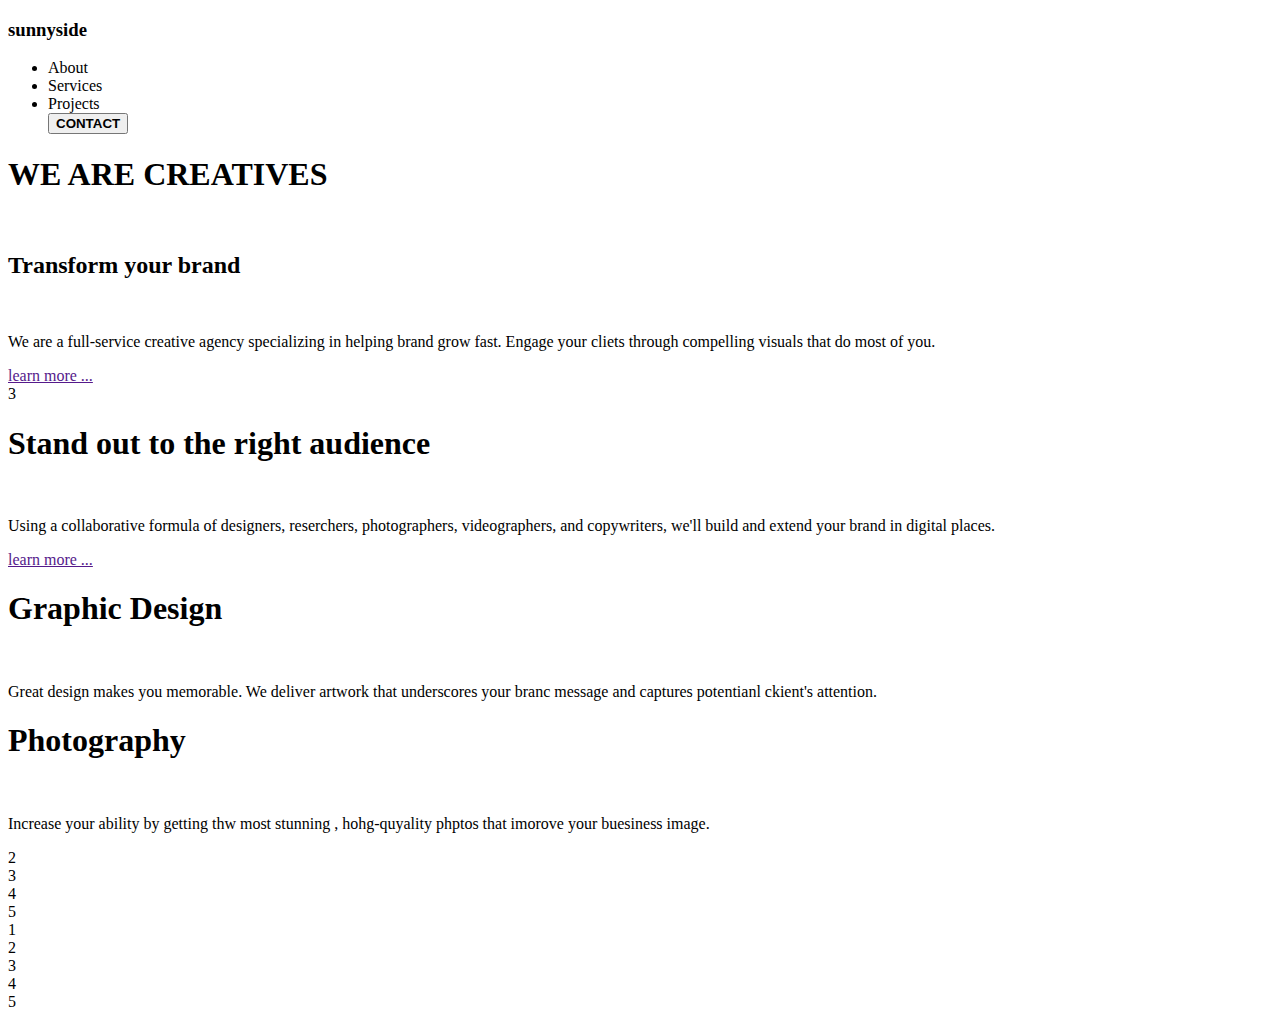
==== html/index.html @ 259f772a "web page created" ====
<!DOCTYPE html>
<html lang="en">
<head>
    <meta charset="UTF-8">
    <meta name="viewport" content="width=device-width, initial-scale=1.0">
    <title>Document</title>
    <link rel="stylesheet" href="/css/style.css">
    <style>
        
    </style>
</head>
<body>
    <div class="bgimg">
        <div class="nav">
            <div class="left">
                <b><h3>sunnyside</h3></b>
            </div>
            <div class="right">
                <ul>
                    <li>About</li>
                    <li>Services</li>
                    <li>Projects</li>
                    <button><b>CONTACT</b></button>
                </ul>
            </div>
            <div class="head">
                <h1>WE ARE CREATIVES</h1>
            </div>
            <div class="hd1">
                <img class="hd1" src="/images/desktop/arrow-removebg-preview.png" alt="">
            </div>
        </div>
        
    </div>



    <div class="parent">
        <div class="child0"><h2 class="hd2">Transform your brand</h2><br>
            <p class="p1">
                We are a full-service creative agency specializing in helping brand grow fast. Engage your cliets through compelling visuals that do most of you.</p>
                <a href="" class="a1">learn more ...</a>
        </div>
        <div class="child1"></div>
        <div class="child2">3</div>
        <div class="child3"><h1 class="hd3">Stand out to the right audience</h1><br><p class="p2">Using a collaborative formula of designers, reserchers, photographers, videographers, and copywriters, we'll build and extend your brand in digital places.</p><a href="" class="a2">learn more ...</a></div>
        <div class="child4"><h1 class="hd4">Graphic Design</h1><br><p class="p3">
            Great design makes you memorable. We deliver artwork that underscores your branc message and captures potentianl ckient's attention.
        </p></div>
        <div class="child5"><h1 class="hd5">Photography</h1><br><p class="p4">Increase your ability by getting thw most stunning , hohg-quyality phptos that imorove your buesiness image.</p></div>
        <div class="child">2</div>
        <div class="child">3</div>
        <div class="child">4</div>
        <div class="child">5</div>
        <div class="child">1</div>
        <div class="child">2</div>
        <div class="child">3</div>
        <div class="child">4</div>
        <div class="child">5</div>
    </div>
    
</body>
</html>
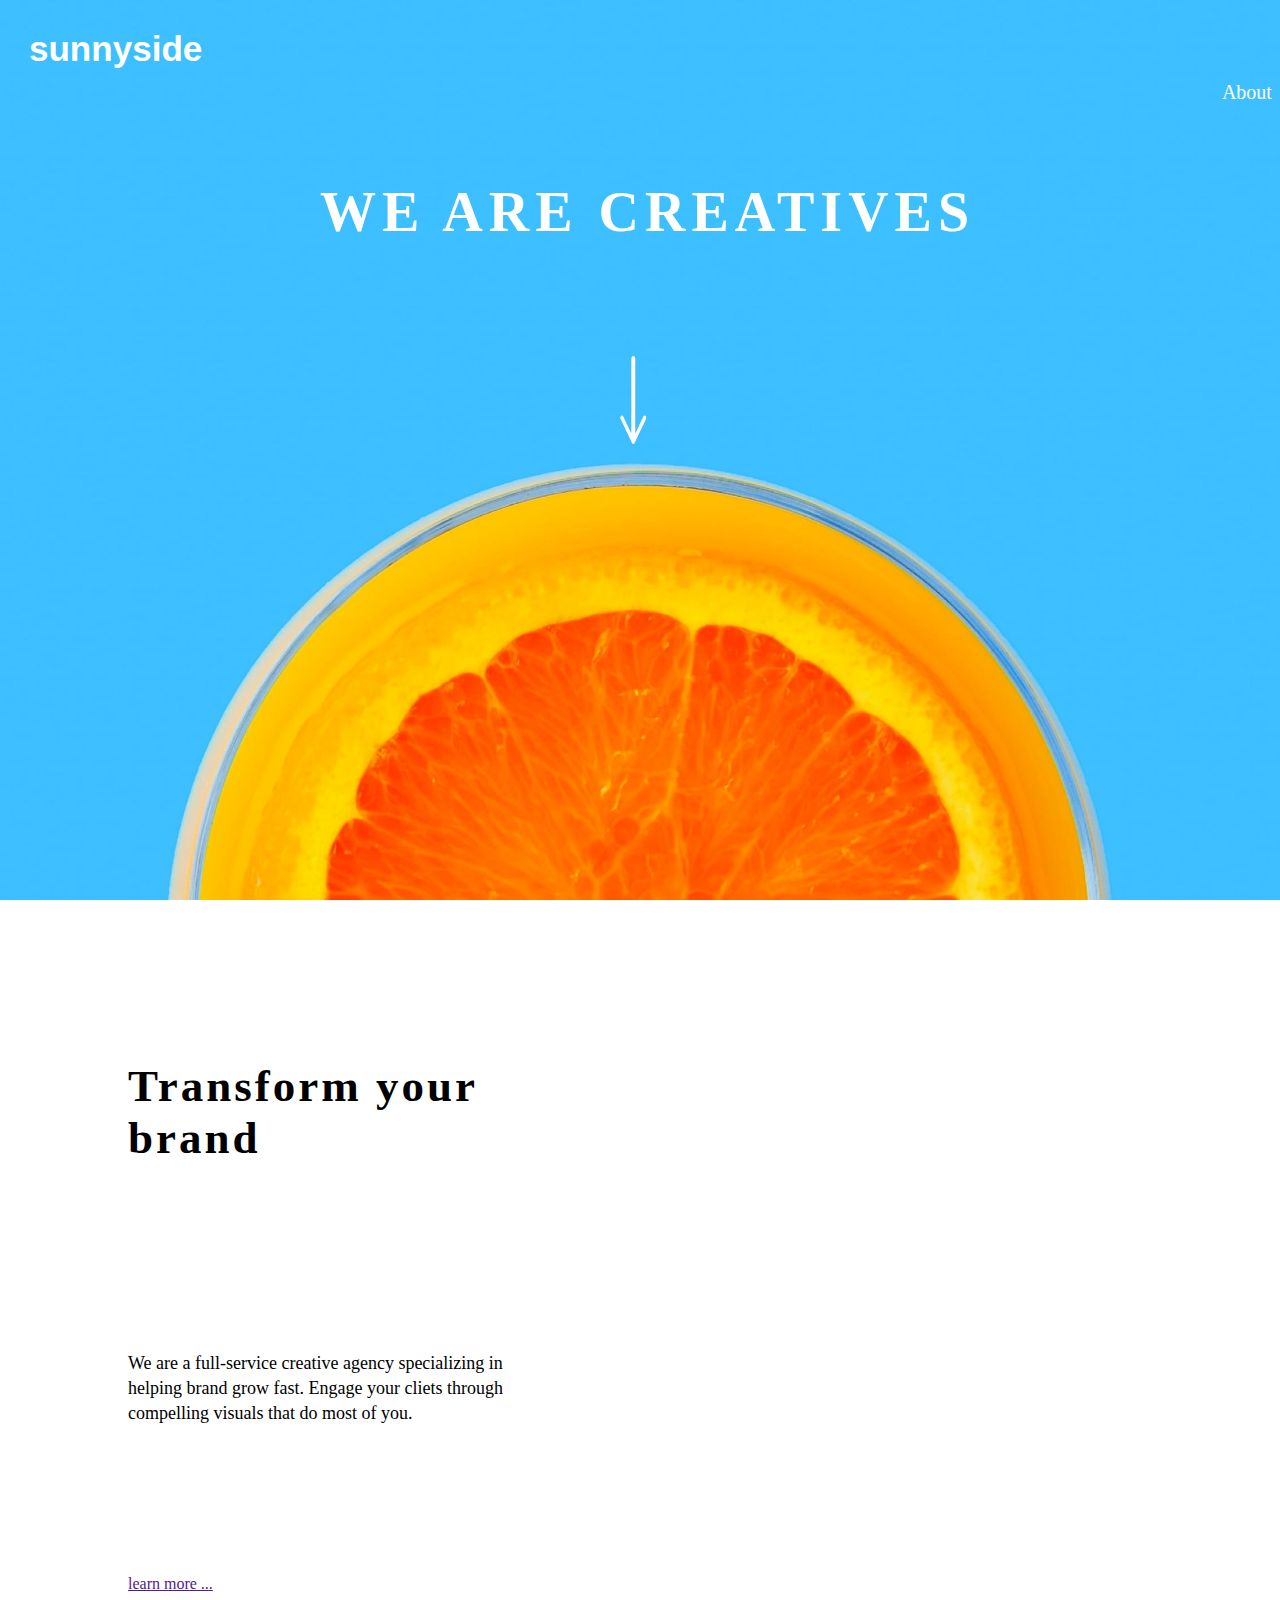
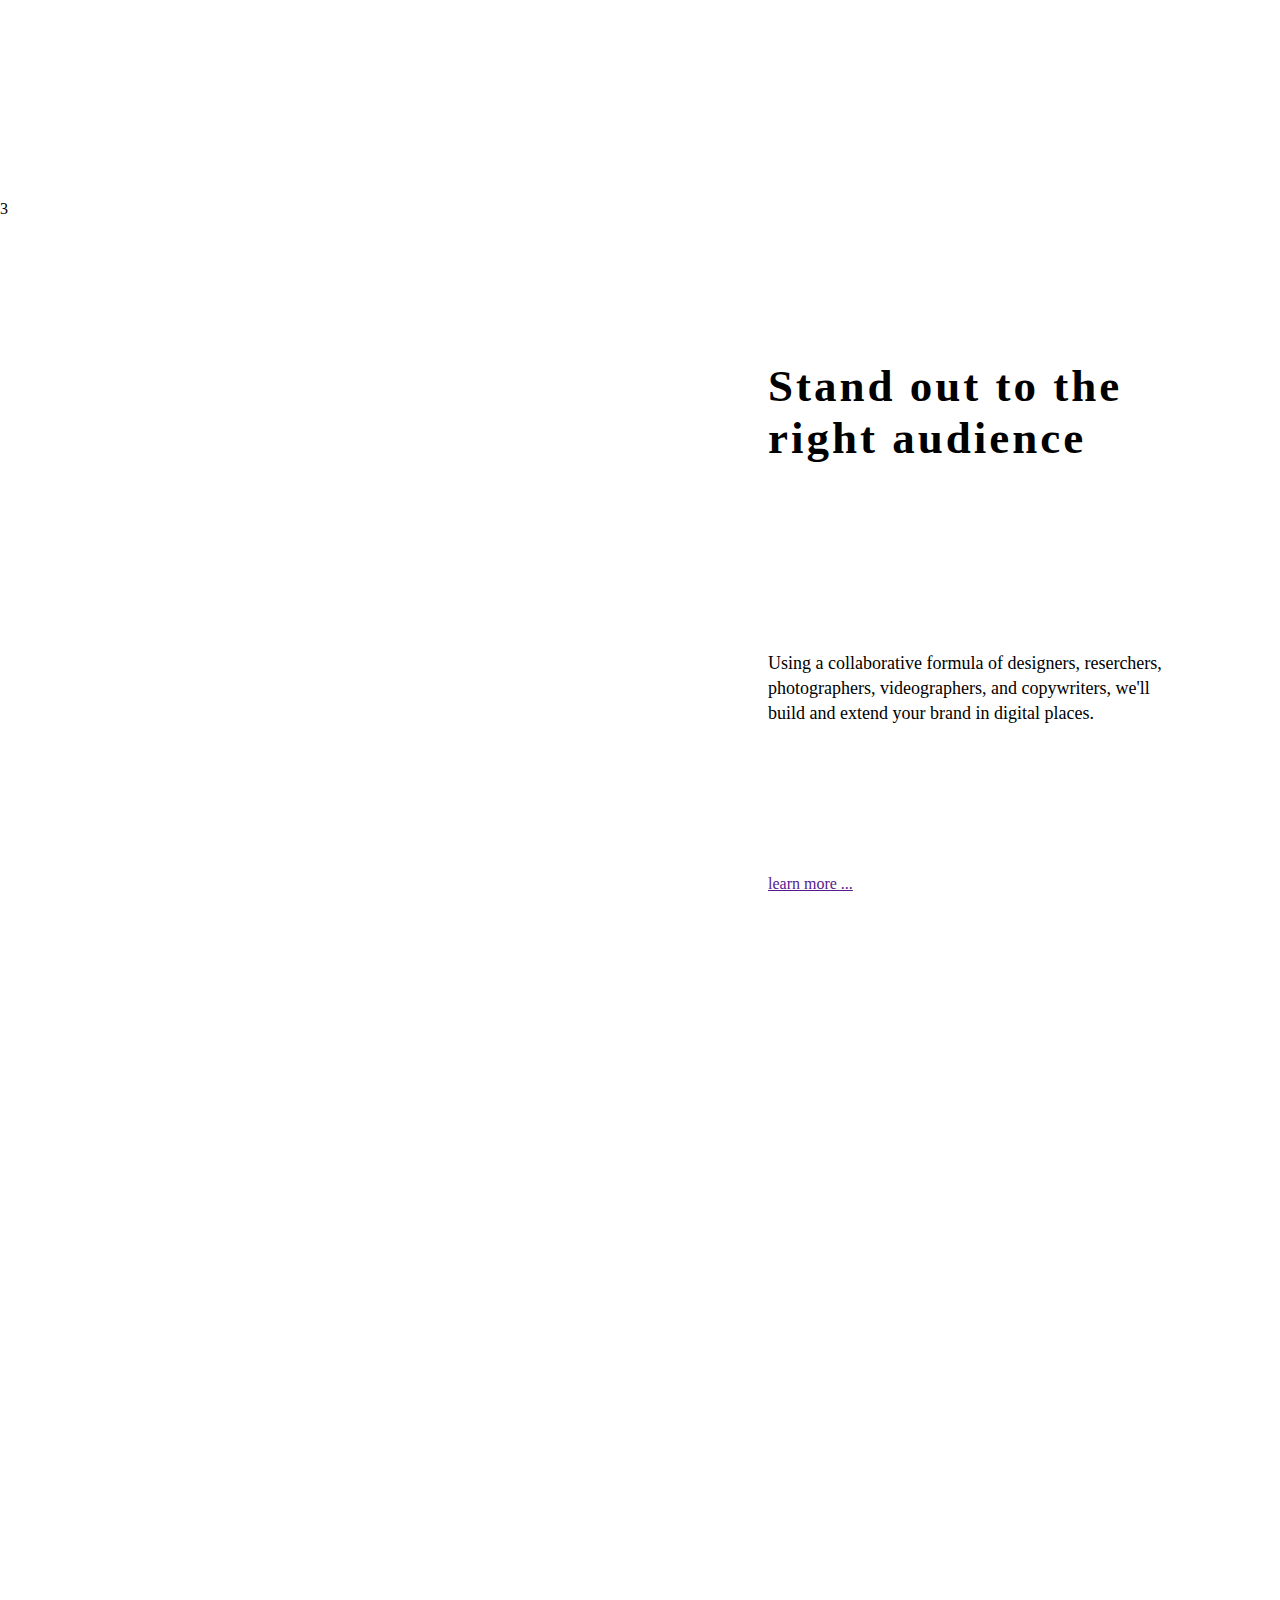
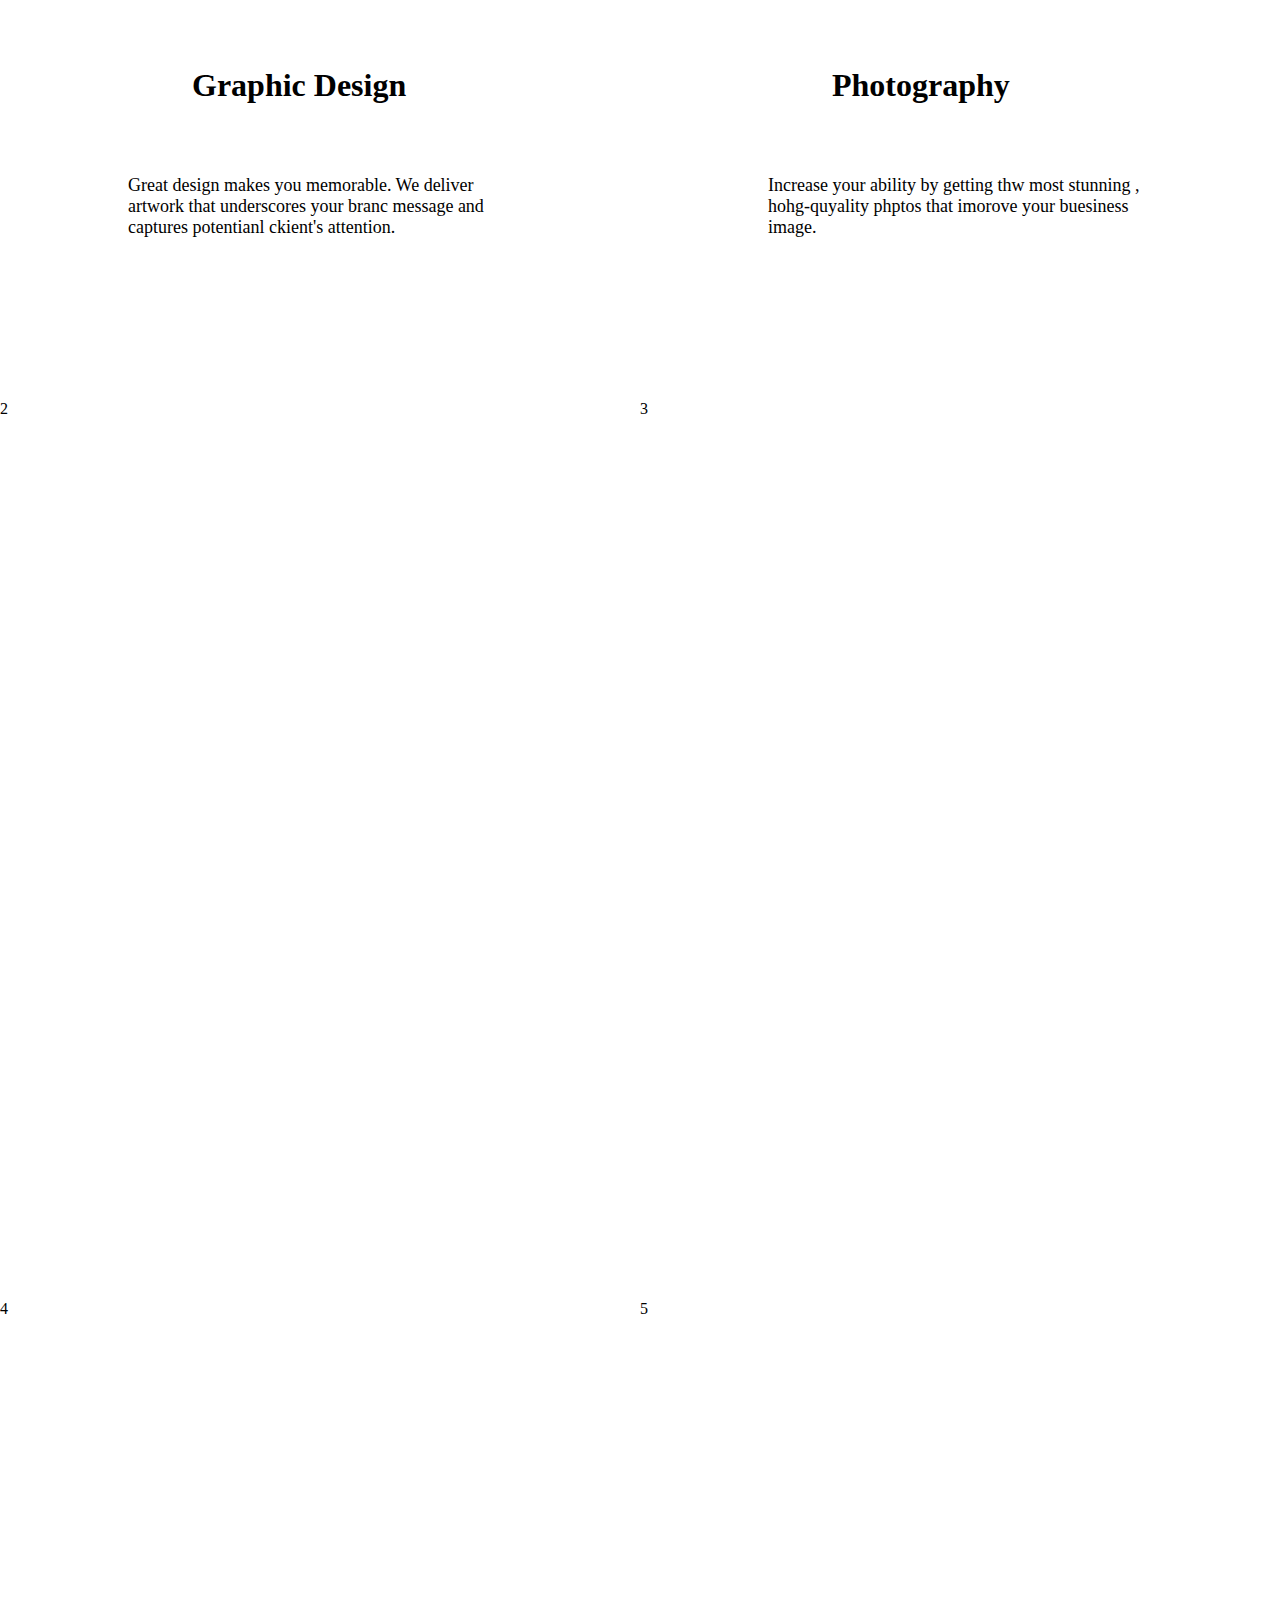
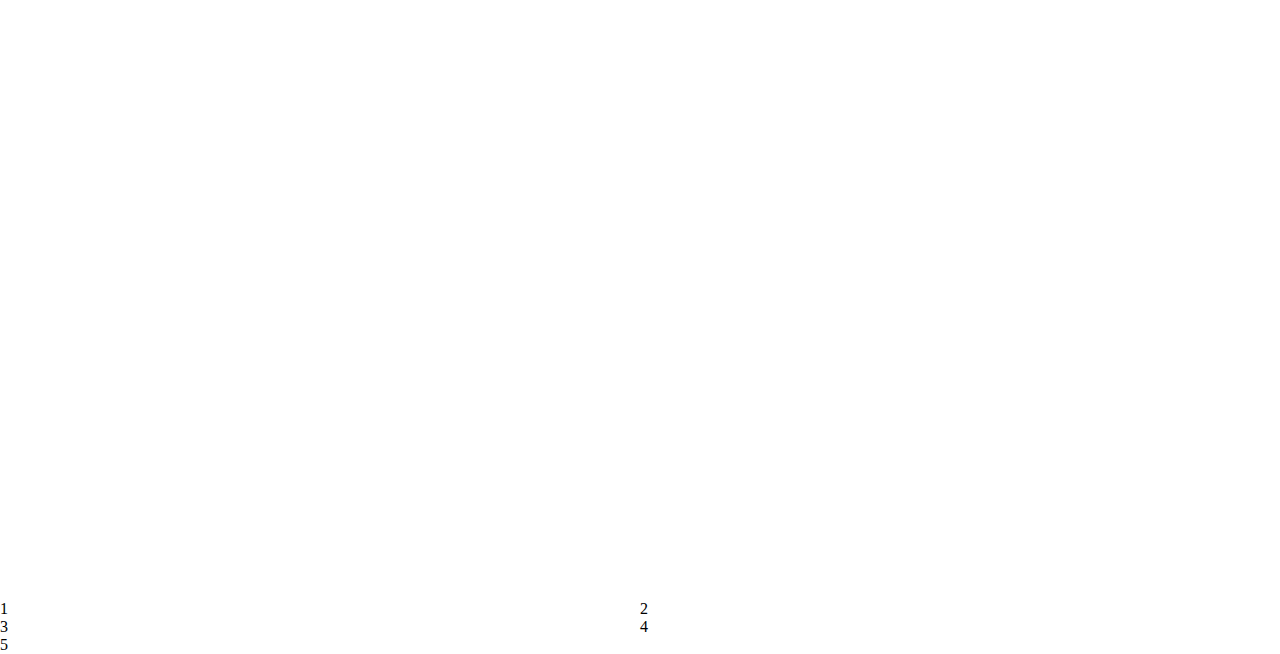
==== commit 75d61b1f: "updated" ====
--- a/html/index.html
+++ b/html/index.html
@@ -4,7 +4,7 @@
     <meta charset="UTF-8">
     <meta name="viewport" content="width=device-width, initial-scale=1.0">
     <title>Document</title>
-    <link rel="stylesheet" href="/css/style.css">
+    <link rel="stylesheet" href="/html/css/style.css">
     <style>
         
     </style>
@@ -20,14 +20,14 @@
                     <li>About</li>
                     <li>Services</li>
                     <li>Projects</li>
-                    <button><b>CONTACT</b></button>
+                    <li>Contact</li>
                 </ul>
             </div>
             <div class="head">
                 <h1>WE ARE CREATIVES</h1>
             </div>
             <div class="hd1">
-                <img class="hd1" src="/images/desktop/arrow-removebg-preview.png" alt="">
+                <img class="hd1" src="/html/images/desktop/arrow-removebg-preview.png" alt="">
             </div>
         </div>
         
--- a/html/css/style.css
+++ b/html/css/style.css
@@ -0,0 +1,197 @@
+*{
+    margin: 0;
+    padding: 0%;
+}
+/* bg image */
+.bgimg{
+    background-image: url('/html/images/desktop/image-header.jpg');
+    background-position: center;
+    background-size: cover;
+    height: 100vh;
+    display: flex;
+}
+/* nav */
+.left{
+    font-size: 30px;
+    font-family: 'Gill Sans', 'Gill Sans MT', Calibri, 'Trebuchet MS', sans-serif;
+    padding: 5%;
+}
+.nav{
+    color: white;
+    display: flex;
+    background-image: none;
+    background-attachment: fixed;
+    justify-content: space-between;
+}
+ul {
+    padding: 20%;
+    display: flex;
+    font-size: 20px;
+    justify-content: space-between;
+    margin-left: 220%;
+  }
+  button{
+    background-color: white;
+    font-weight: bolder;
+    border: 0px;
+    padding: 17px 30px;
+    border-radius: 40px;
+  }
+  li {
+    list-style: none;
+    margin: 0 20px;
+  }
+  /* heading */
+  .head{
+    position: absolute;
+    top: 20%;
+    left: 25%;
+    letter-spacing: 6px;
+    font-size: 28px;
+  }
+  .hd1{
+    position: absolute;
+    top: 35%;
+    left: 48%;
+    height: 100px;
+  }
+.parent{
+    padding: 0%;
+    background-color: white;
+    display: grid;
+    grid-template-columns: repeat(2,1fr);
+    grid-template-rows: repeat(5,1fr) ;
+    /* grid-gap: 10px; */
+    
+}
+.child0{
+  background-color: white;
+  position: relative;
+  width: 100%;
+  height: 100%;
+  display: flex;
+  
+  align-items: center;
+}
+.hd2{
+  position: absolute;
+  font-weight: bolder;
+  top: 0%;
+  padding: 25% 20% 10% 20%;
+  font-size: 45px;
+  letter-spacing: 3px;
+}
+.p1{
+  position: absolute;
+  display: flex;
+  padding:32% 18% 20% 20%;
+  font-size: 18px;
+  line-height: 25px;
+}
+.a1{
+  position: absolute;
+  display: flex;
+  top: 75%;
+  left: 20%;
+}
+.child1{
+  background-image: url("/images/desktop/image-transform.jpg");
+  height: 100vh;
+  background-position: center;
+  background-size: cover;
+}
+/* 2nd */
+.child3{
+  background-color: white;
+  position: relative;
+  width: 100%;
+  height: 100%;
+  display: flex;
+  
+  align-items: center;
+}
+.hd3{
+  position: absolute;
+  font-weight: bolder;
+  top: 0%;
+  padding: 25% 20% 10% 20%;
+  font-size: 45px;
+  letter-spacing: 3px;
+}
+.p2{
+  position: absolute;
+  display: flex;
+  padding:32% 18% 20% 20%;
+  font-size: 18px;
+  line-height: 25px;
+}
+.a2{
+  position: absolute;
+  display: flex;
+  top: 75%;
+  left: 20%;
+}
+.child2{
+  background-image: url("/images/desktop/image-stand-out.jpg");
+  height: 100vh;
+  background-position: center;
+  background-size: cover;
+}
+.child4{
+  background-image: url("/images/desktop/image-graphic-design.jpg");
+  height: 100vh;
+  background-position: center;
+  position: relative;
+  background-size: cover;
+}
+.hd4{
+  position: absolute;
+  display: flex;
+  top: 63%;
+  left: 30%;
+}
+.p3{
+    position: absolute;
+    display: flex;
+    top: 75%;
+    
+    padding:0% 20% 20% 20%;
+    font-size: 18px;
+    /* line-height: 25px; */
+  
+}
+.child5{
+  background-image: url("/images/desktop/image-photography.jpg");
+  height: 100vh;
+  position: relative;
+  background-position: center;
+  background-size: cover;
+}
+.hd5{
+  position: absolute;
+  display: flex;
+  top: 63%;
+  left: 30%;
+}
+.p4{
+    position: absolute;
+    display: flex;
+    top: 75%;
+    
+    padding:0% 20% 20% 20%;
+    font-size: 18px;
+    /* line-height: 25px; */
+  
+}
+/* 
+.child
+{
+border:1px solid black;
+background-color: yellow;
+width: 100%;
+height: 100%;
+display: flex;
+justify-content: center;
+align-items: center;
+
+} */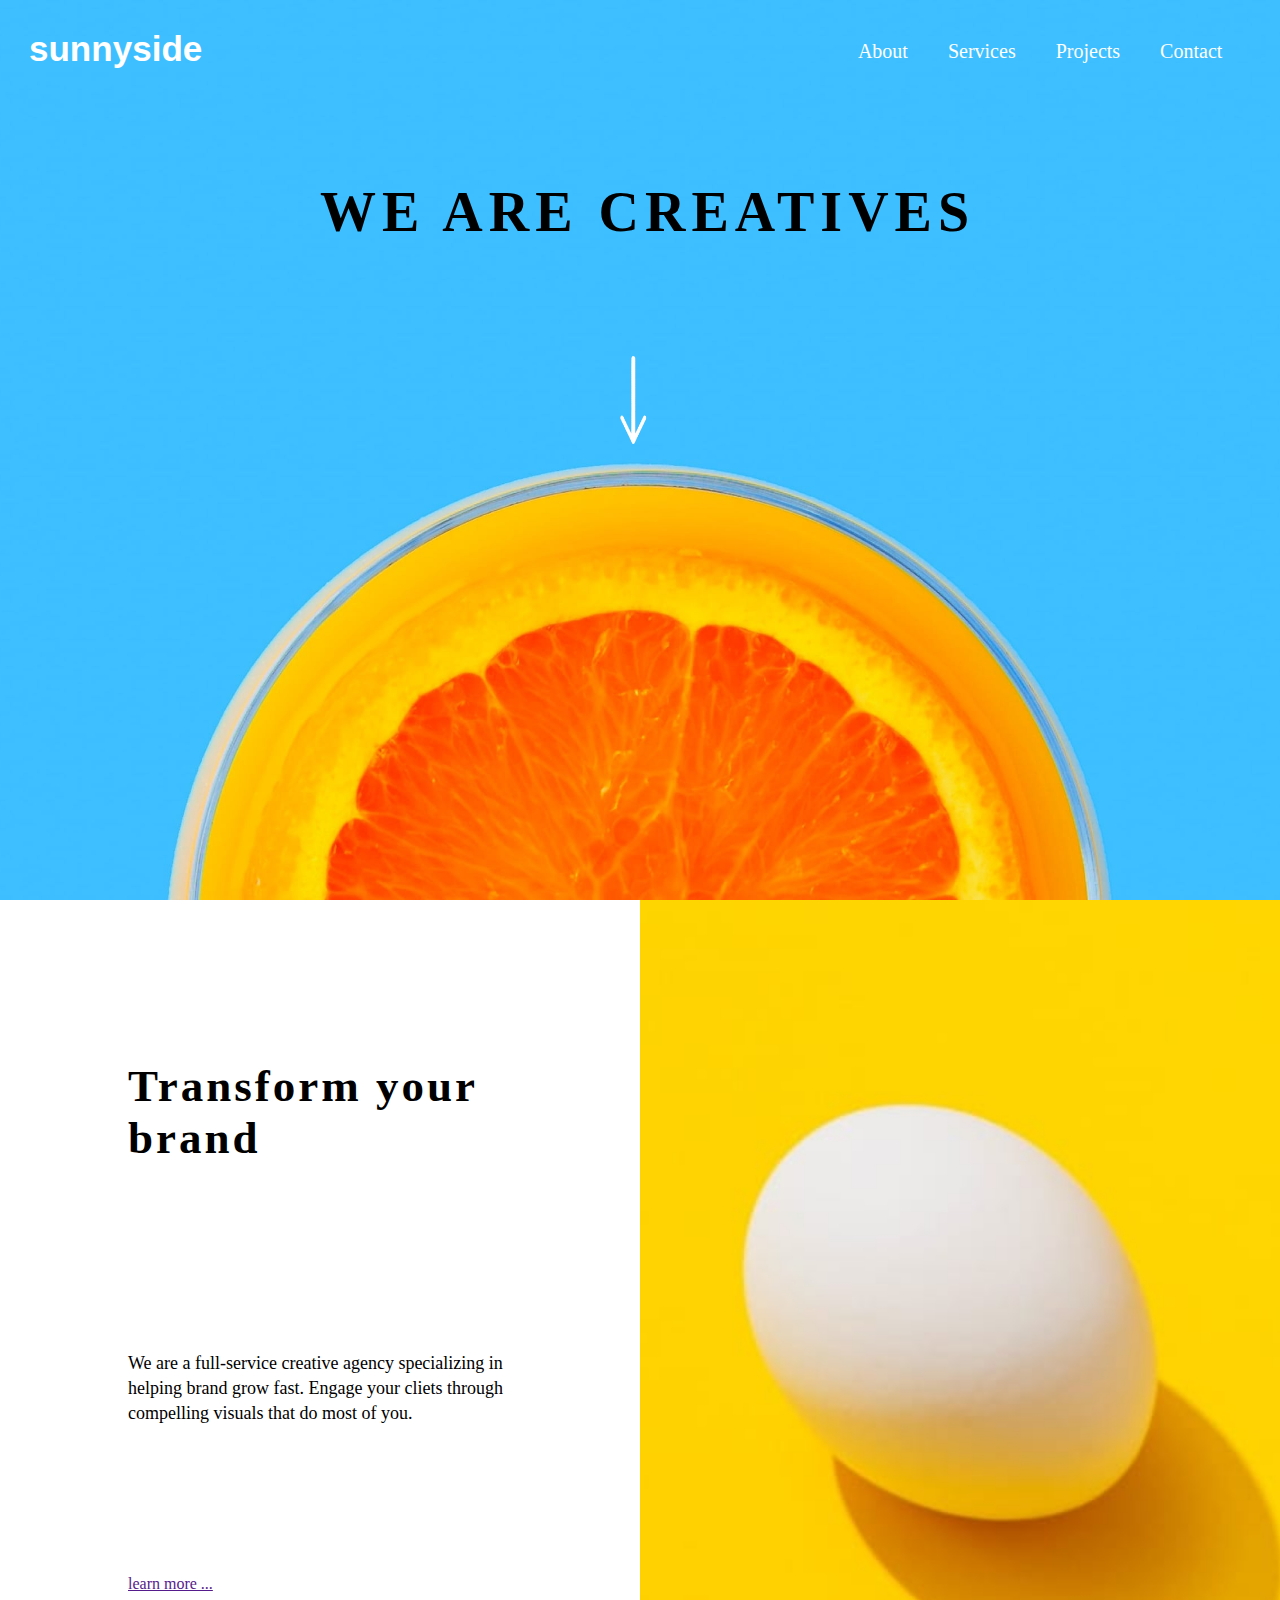
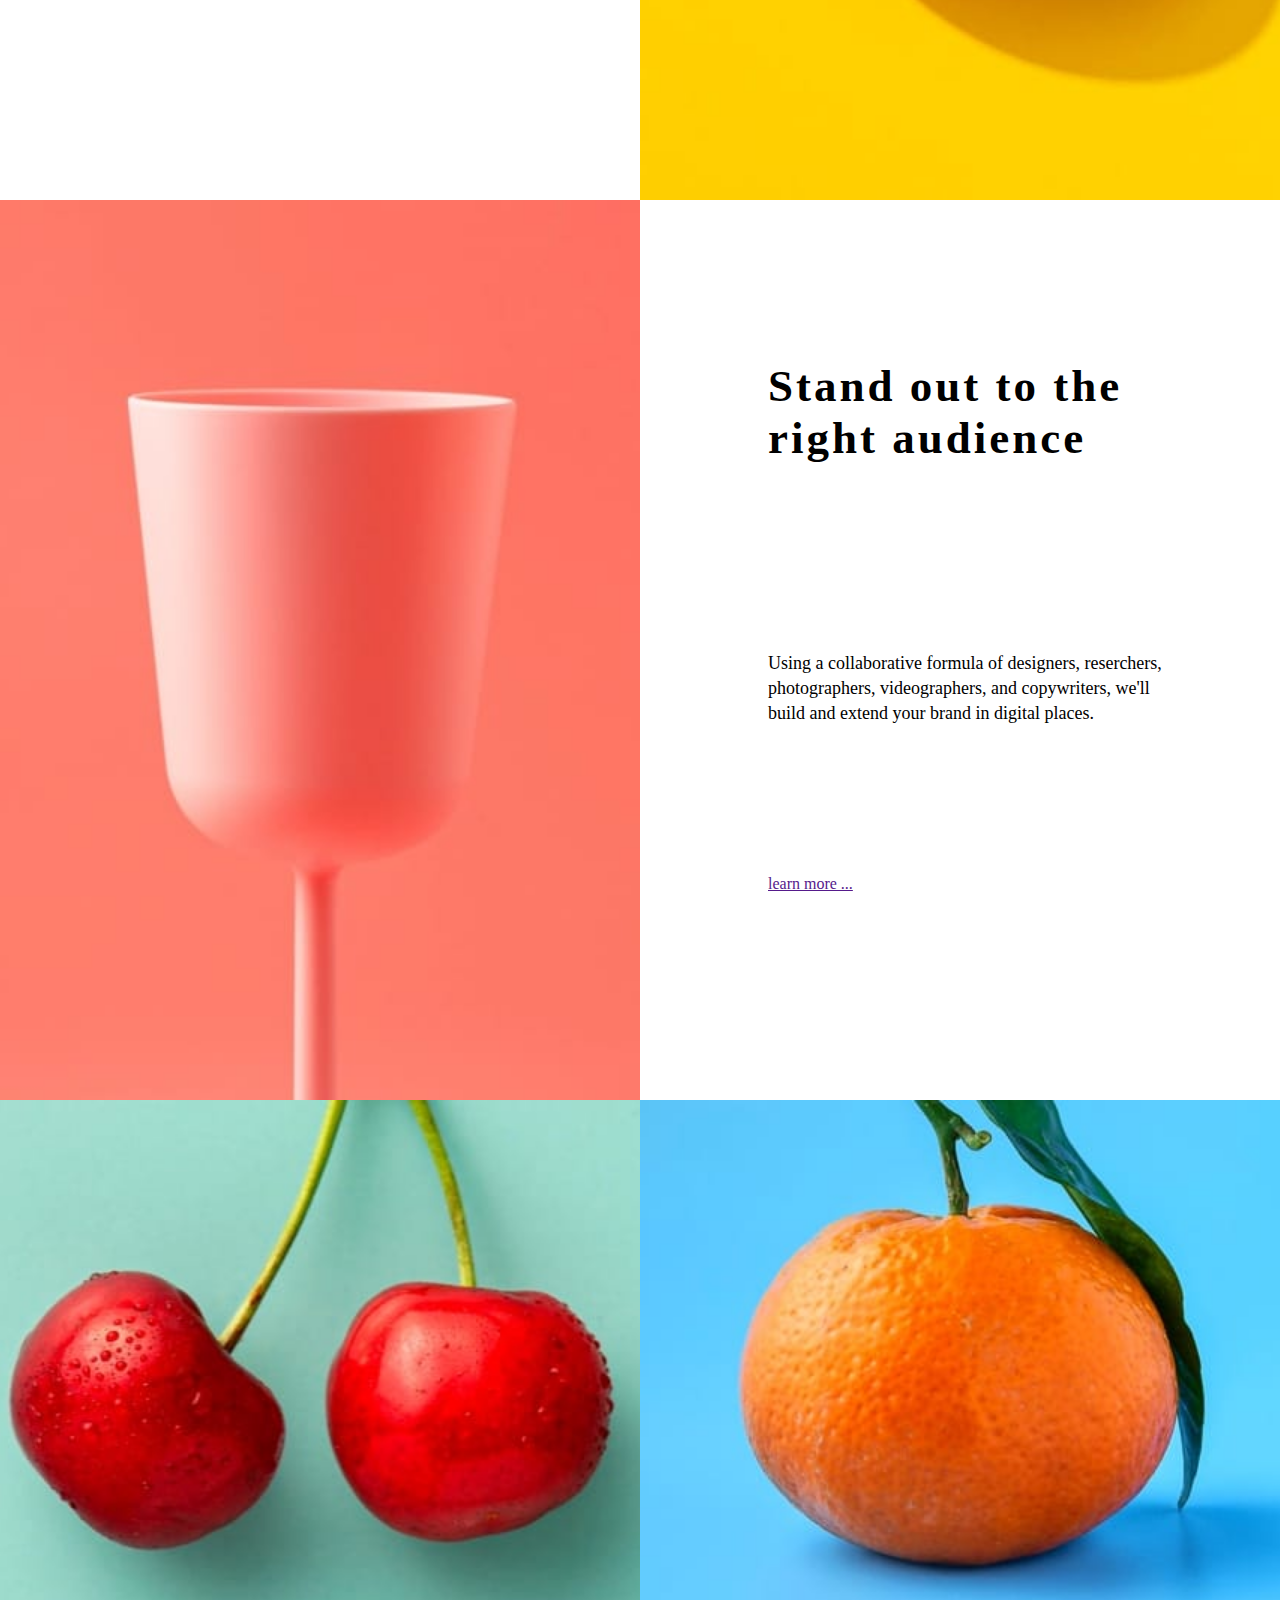
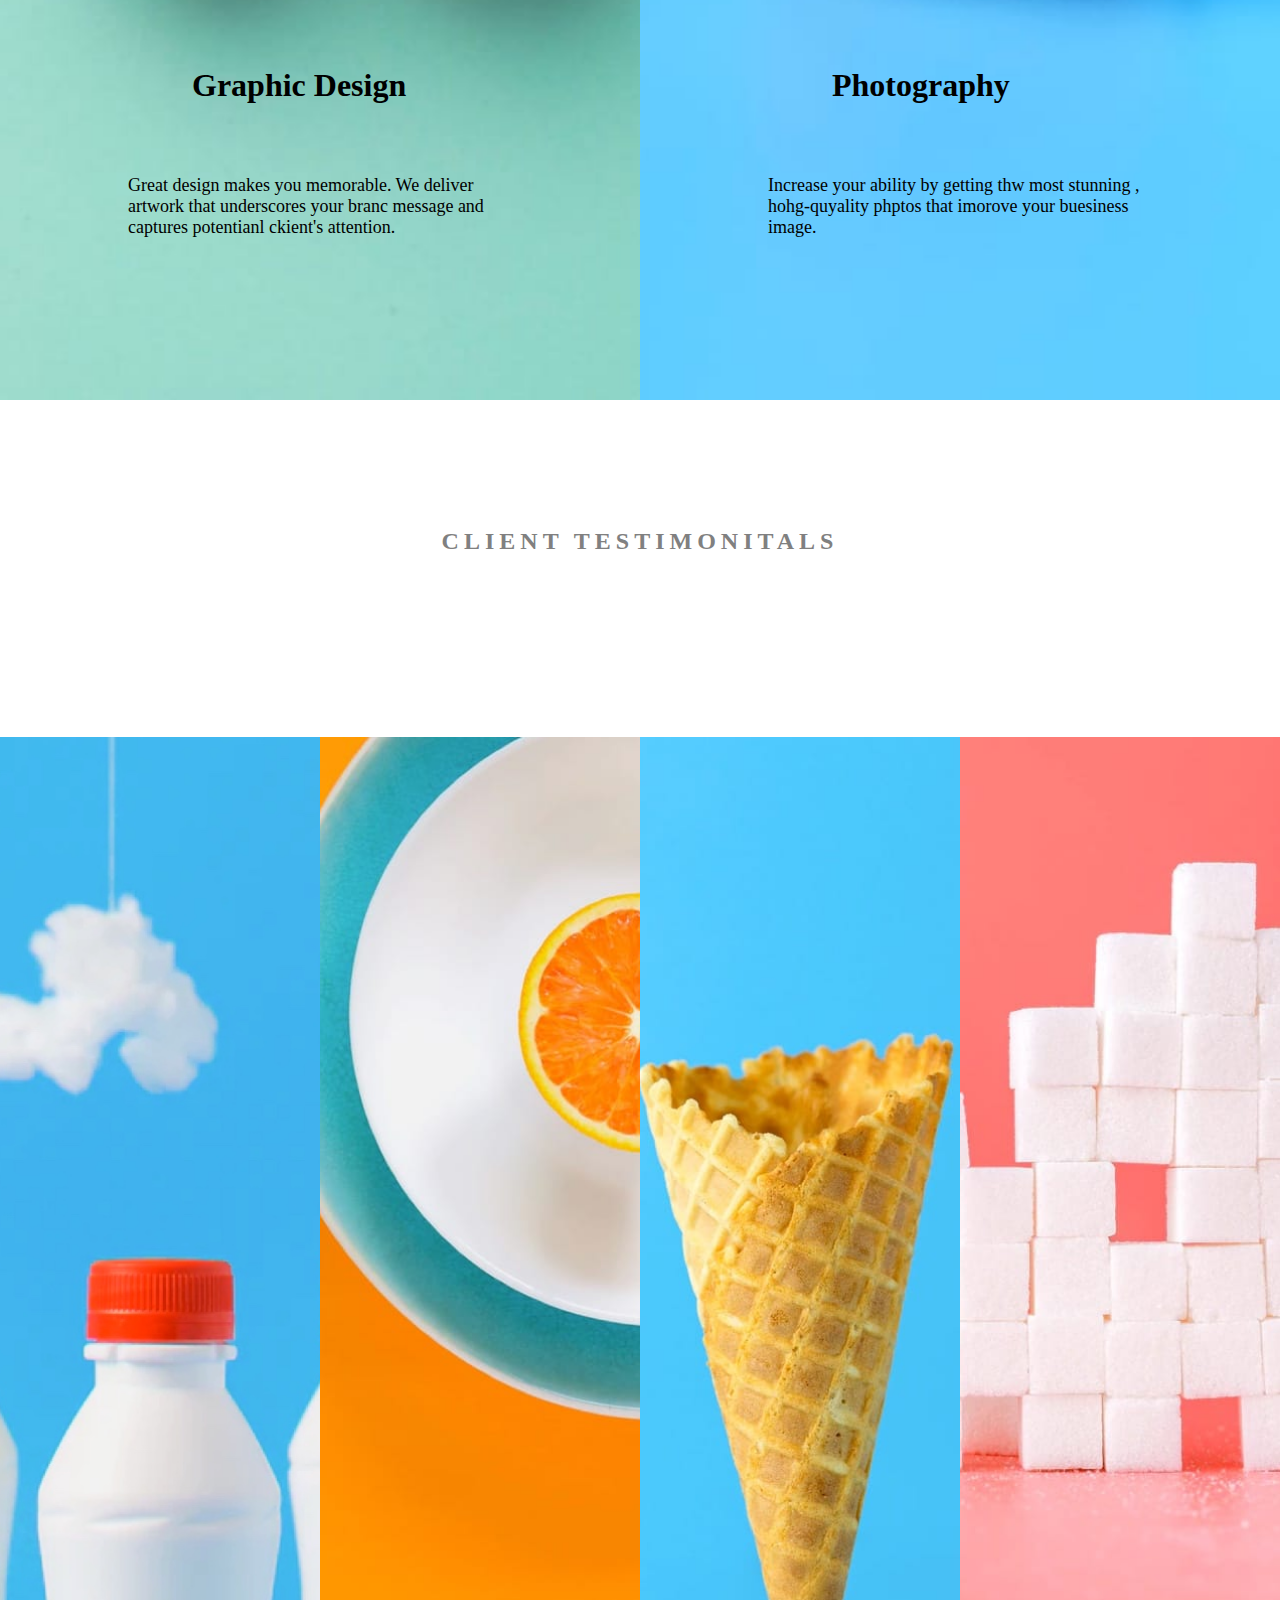
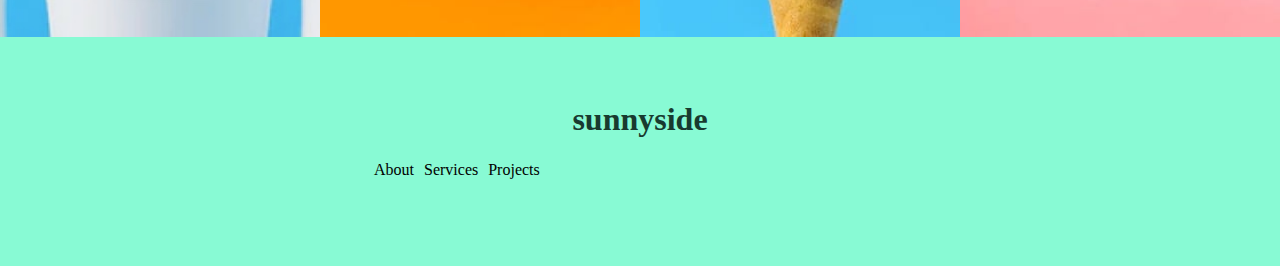
==== commit 18afa83d: "updated" ====
--- a/html/index.html
+++ b/html/index.html
@@ -16,20 +16,20 @@
                 <b><h3>sunnyside</h3></b>
             </div>
             <div class="right">
-                <ul>
-                    <li>About</li>
-                    <li>Services</li>
-                    <li>Projects</li>
-                    <li>Contact</li>
+                <ul class="nul">
+                    <li class="nli">About</li>
+                    <li class="nli">Services</li>
+                    <li class="nli">Projects</li>
+                    <li class="nli">Contact</li>
                 </ul>
             </div>
+        </div>
             <div class="head">
                 <h1>WE ARE CREATIVES</h1>
             </div>
             <div class="hd1">
                 <img class="hd1" src="/html/images/desktop/arrow-removebg-preview.png" alt="">
             </div>
-        </div>
         
     </div>
 
@@ -42,22 +42,36 @@
                 <a href="" class="a1">learn more ...</a>
         </div>
         <div class="child1"></div>
-        <div class="child2">3</div>
+        <div class="child2"></div>
         <div class="child3"><h1 class="hd3">Stand out to the right audience</h1><br><p class="p2">Using a collaborative formula of designers, reserchers, photographers, videographers, and copywriters, we'll build and extend your brand in digital places.</p><a href="" class="a2">learn more ...</a></div>
         <div class="child4"><h1 class="hd4">Graphic Design</h1><br><p class="p3">
             Great design makes you memorable. We deliver artwork that underscores your branc message and captures potentianl ckient's attention.
         </p></div>
         <div class="child5"><h1 class="hd5">Photography</h1><br><p class="p4">Increase your ability by getting thw most stunning , hohg-quyality phptos that imorove your buesiness image.</p></div>
-        <div class="child">2</div>
-        <div class="child">3</div>
-        <div class="child">4</div>
-        <div class="child">5</div>
-        <div class="child">1</div>
-        <div class="child">2</div>
-        <div class="child">3</div>
-        <div class="child">4</div>
-        <div class="child">5</div>
+        
     </div>
+    <div class="client">
+        <h2 class="chd">CLIENT TESTIMONITALS</h2>
+        <ul>
+            <li class="c1"></li>
+            <li class="c2"></li>
+            <li class="c3"></li>
+        </ul>
+    </div>
+    <div class="foot">
+       <div class="f1"></div>
+       <div class="f2"></div>
+       <div class="f3"></div>
+       <div class="f4"></div>
+    </div>
+    <footer>
+        <h1 class="fhd">sunnyside</h1>
+        <ul class="ful">
+            <li class="fli">About</li>
+            <li class="fli">Services</li>
+            <li class="fli">Projects</li>
+        </ul>
+    </footer>
     
 </body>
 </html>--- a/html/css/style.css
+++ b/html/css/style.css
@@ -19,25 +19,17 @@
 .nav{
     color: white;
     display: flex;
-    background-image: none;
-    background-attachment: fixed;
     justify-content: space-between;
 }
-ul {
-    padding: 20%;
+.nul {
+    margin-top: 10%;
     display: flex;
     font-size: 20px;
     justify-content: space-between;
-    margin-left: 220%;
-  }
-  button{
-    background-color: white;
-    font-weight: bolder;
-    border: 0px;
-    padding: 17px 30px;
-    border-radius: 40px;
-  }
-  li {
+    margin-left: 150%;
+  }
+  
+  .nli {
     list-style: none;
     margin: 0 20px;
   }
@@ -56,12 +48,10 @@
     height: 100px;
   }
 .parent{
-    padding: 0%;
-    background-color: white;
     display: grid;
     grid-template-columns: repeat(2,1fr);
-    grid-template-rows: repeat(5,1fr) ;
-    /* grid-gap: 10px; */
+    /* grid-template-rows: repeat(2,1fr) ; */
+    
     
 }
 .child0{
@@ -95,7 +85,7 @@
   left: 20%;
 }
 .child1{
-  background-image: url("/images/desktop/image-transform.jpg");
+  background-image: url("/html/images/desktop/image-transform.jpg");
   height: 100vh;
   background-position: center;
   background-size: cover;
@@ -114,6 +104,7 @@
   position: absolute;
   font-weight: bolder;
   top: 0%;
+  
   padding: 25% 20% 10% 20%;
   font-size: 45px;
   letter-spacing: 3px;
@@ -132,13 +123,13 @@
   left: 20%;
 }
 .child2{
-  background-image: url("/images/desktop/image-stand-out.jpg");
+  background-image: url("/html/images/desktop/image-stand-out.jpg");
   height: 100vh;
   background-position: center;
   background-size: cover;
 }
 .child4{
-  background-image: url("/images/desktop/image-graphic-design.jpg");
+  background-image: url("/html/images/desktop/image-graphic-design.jpg");
   height: 100vh;
   background-position: center;
   position: relative;
@@ -155,13 +146,13 @@
     display: flex;
     top: 75%;
     
-    padding:0% 20% 20% 20%;
+    padding:0% 20% 0% 20%;
     font-size: 18px;
     /* line-height: 25px; */
   
 }
 .child5{
-  background-image: url("/images/desktop/image-photography.jpg");
+  background-image: url("/html/images/desktop/image-photography.jpg");
   height: 100vh;
   position: relative;
   background-position: center;
@@ -178,10 +169,67 @@
     display: flex;
     top: 75%;
     
-    padding:0% 20% 20% 20%;
+    padding:0% 20% 0% 20%;
     font-size: 18px;
     /* line-height: 25px; */
   
+}
+/* foot */
+.foot{
+  padding: 0%;
+    background-color: white;
+    display: grid;
+    grid-template-columns: repeat(4,1fr);
+}
+.f1{
+  background-image: url("/html/images/desktop/image-gallery-milkbottles.jpg");
+  height: 100vh;
+  position: relative;
+  background-position: center;
+  background-size: cover;
+}
+.f2{
+  background-image: url("/html/images/desktop/image-gallery-orange.jpg");
+  height: 100vh;
+  position: relative;
+  background-position: center;
+  background-size: cover;
+}.f3{
+  background-image: url("/html/images/desktop/image-gallery-cone.jpg");
+  height: 100vh;
+  position: relative;
+  background-position: center;
+  background-size: cover;
+}.f4{
+  background-image: url("/html/images/desktop/image-gallery-sugarcubes.jpg");
+  height: 100vh;
+  position: relative;
+  background-position: center;
+  background-size: cover;
+}
+.chd{
+  padding: 10%;
+  text-align: center;
+  letter-spacing: 5px;
+  color: grey;
+}
+footer{
+  background-color: rgb(136, 250, 212);
+  padding: 5%;
+}
+.fhd{
+  text-align: center;
+  color:  rgb(24, 58, 47);
+}
+.ful{
+  display: flex;
+    font-size: 16px;
+    text-align: center;
+    padding: 2% 300px;
+    list-style: none;
+}
+.fli{
+  margin-left: 10px;
 }
 /* 
 .child
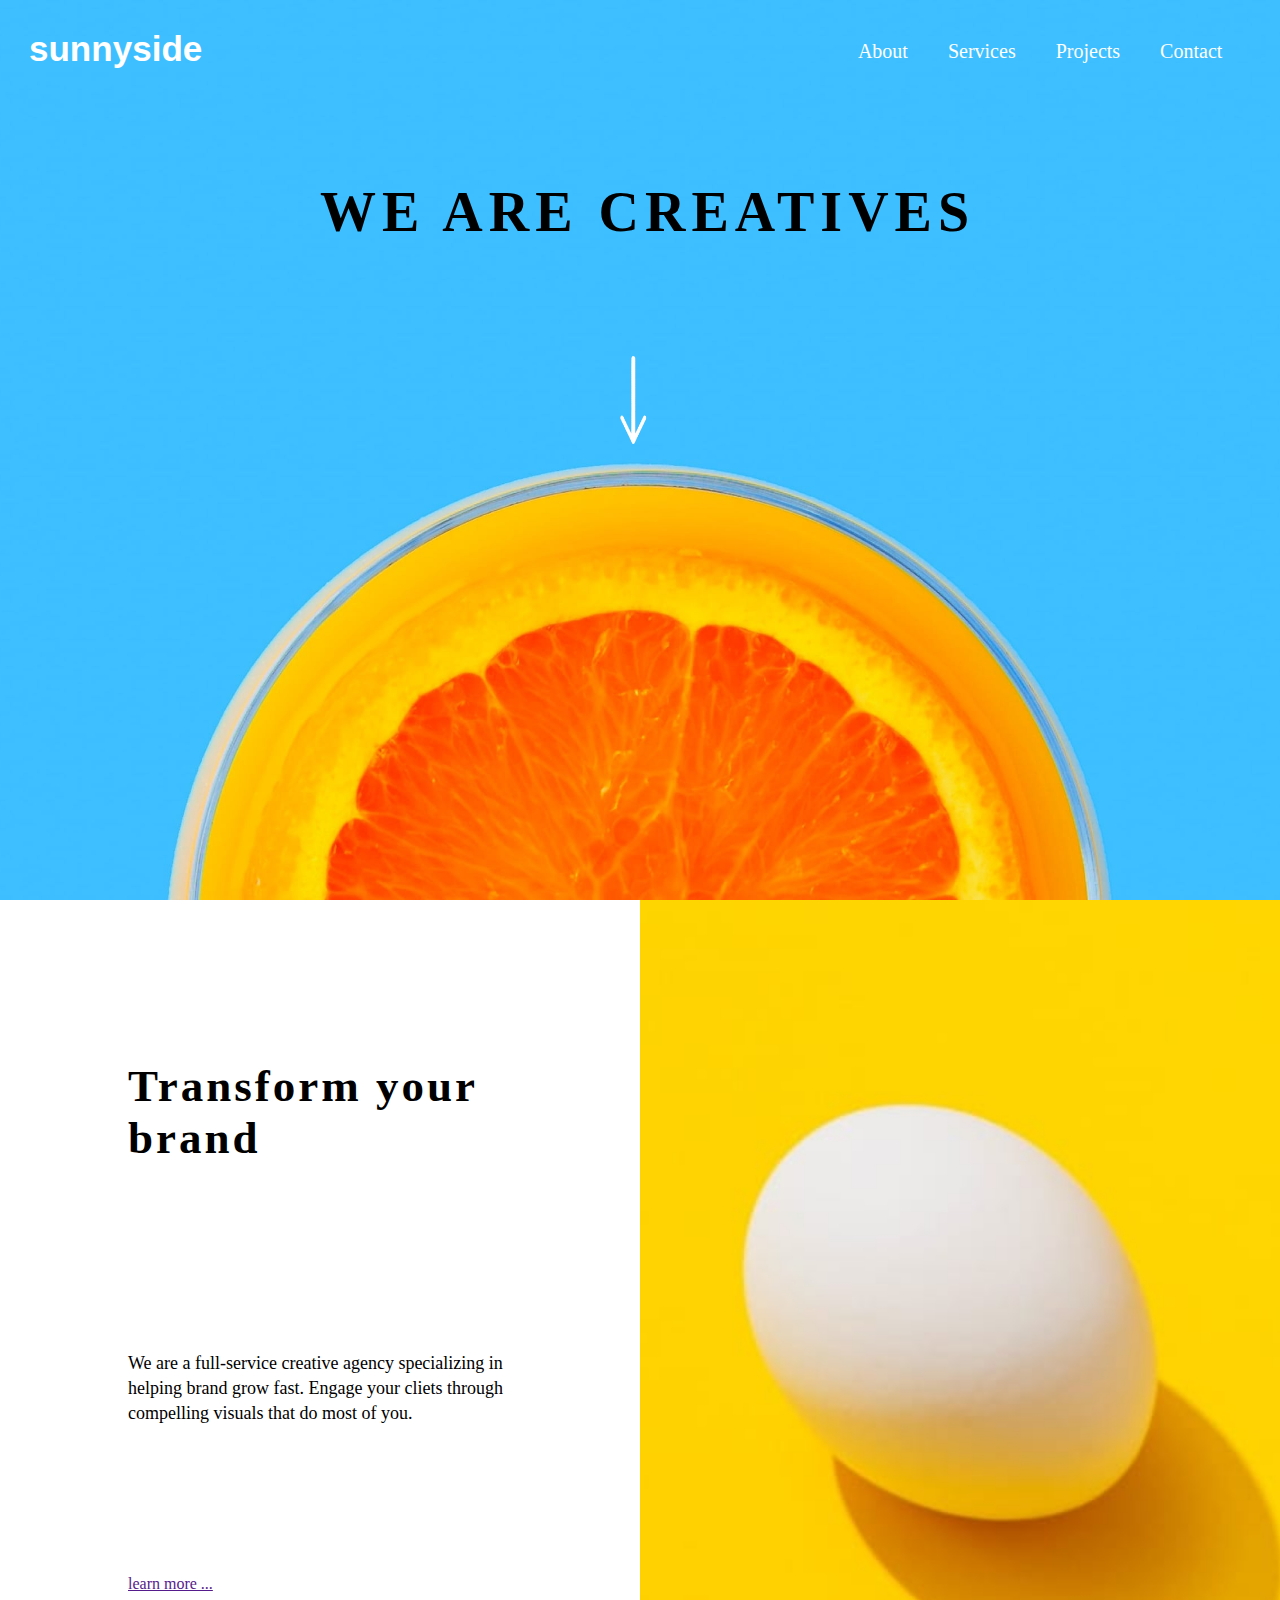
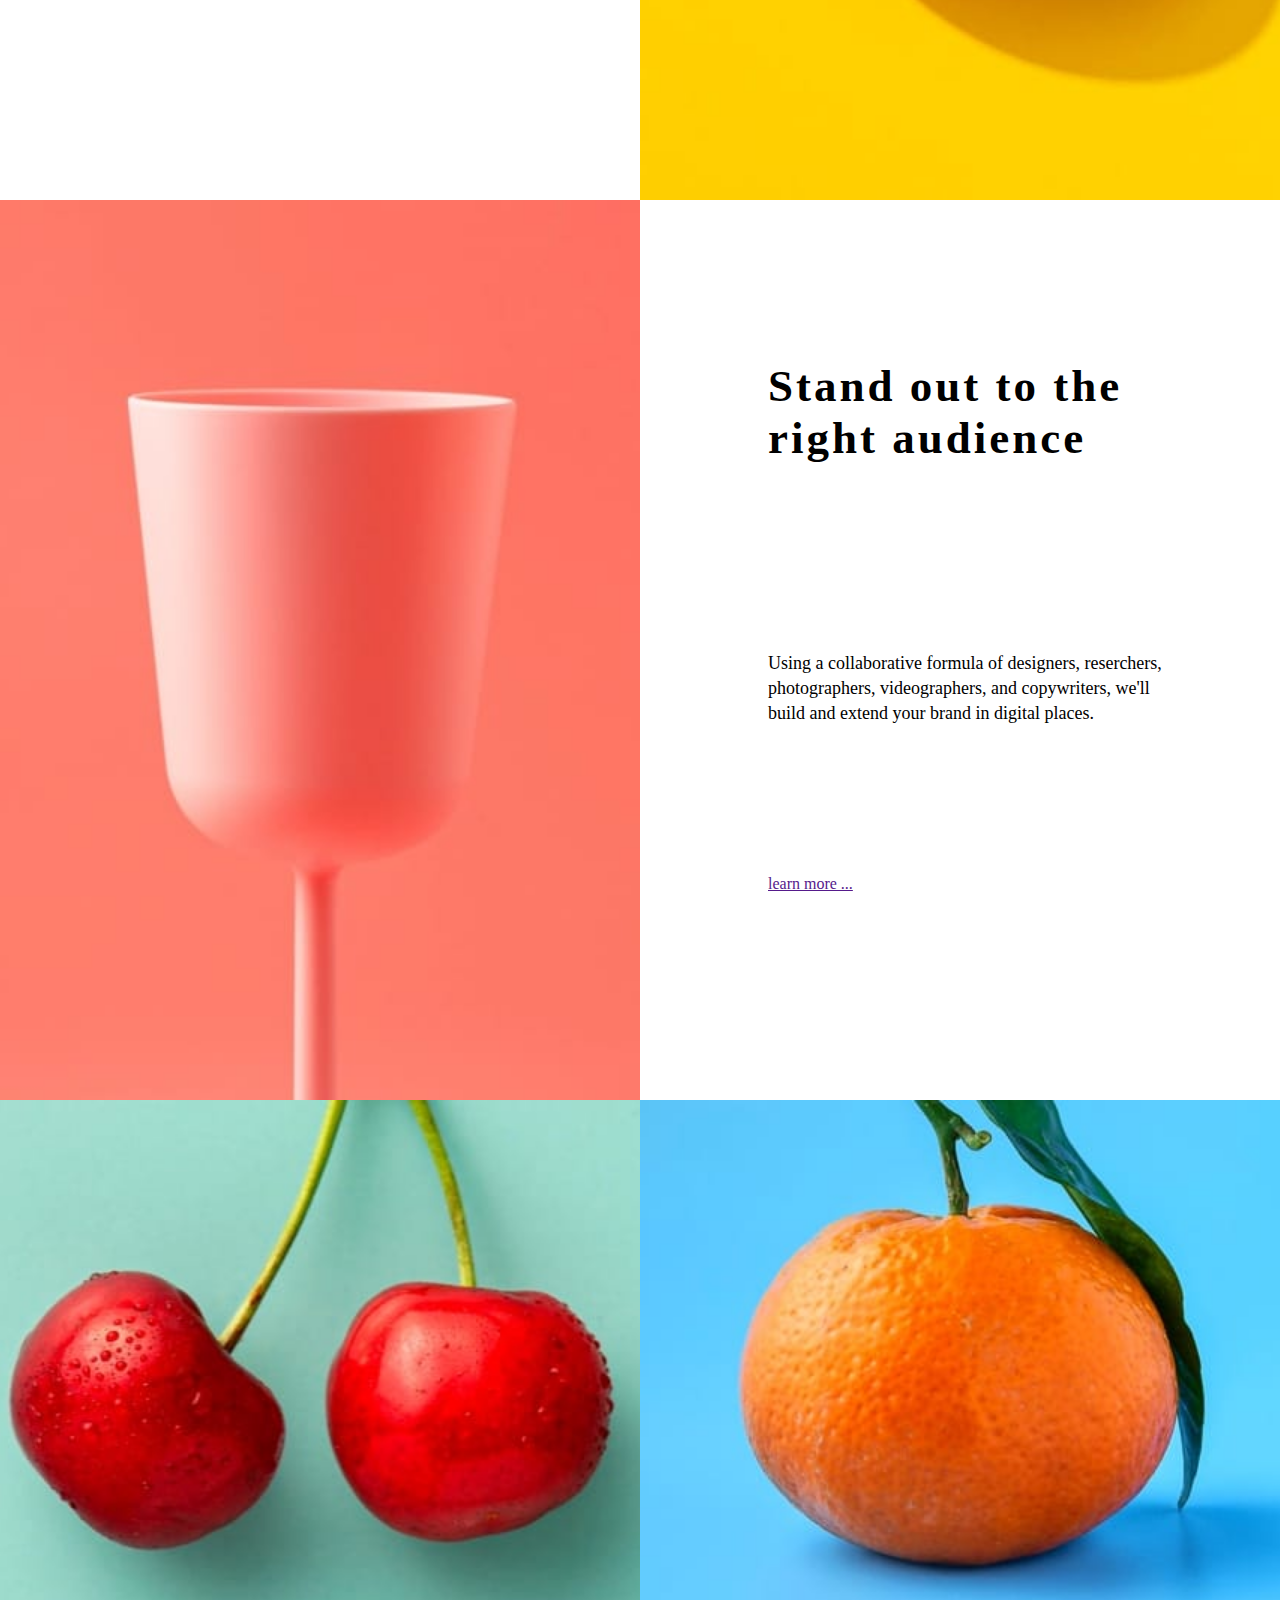
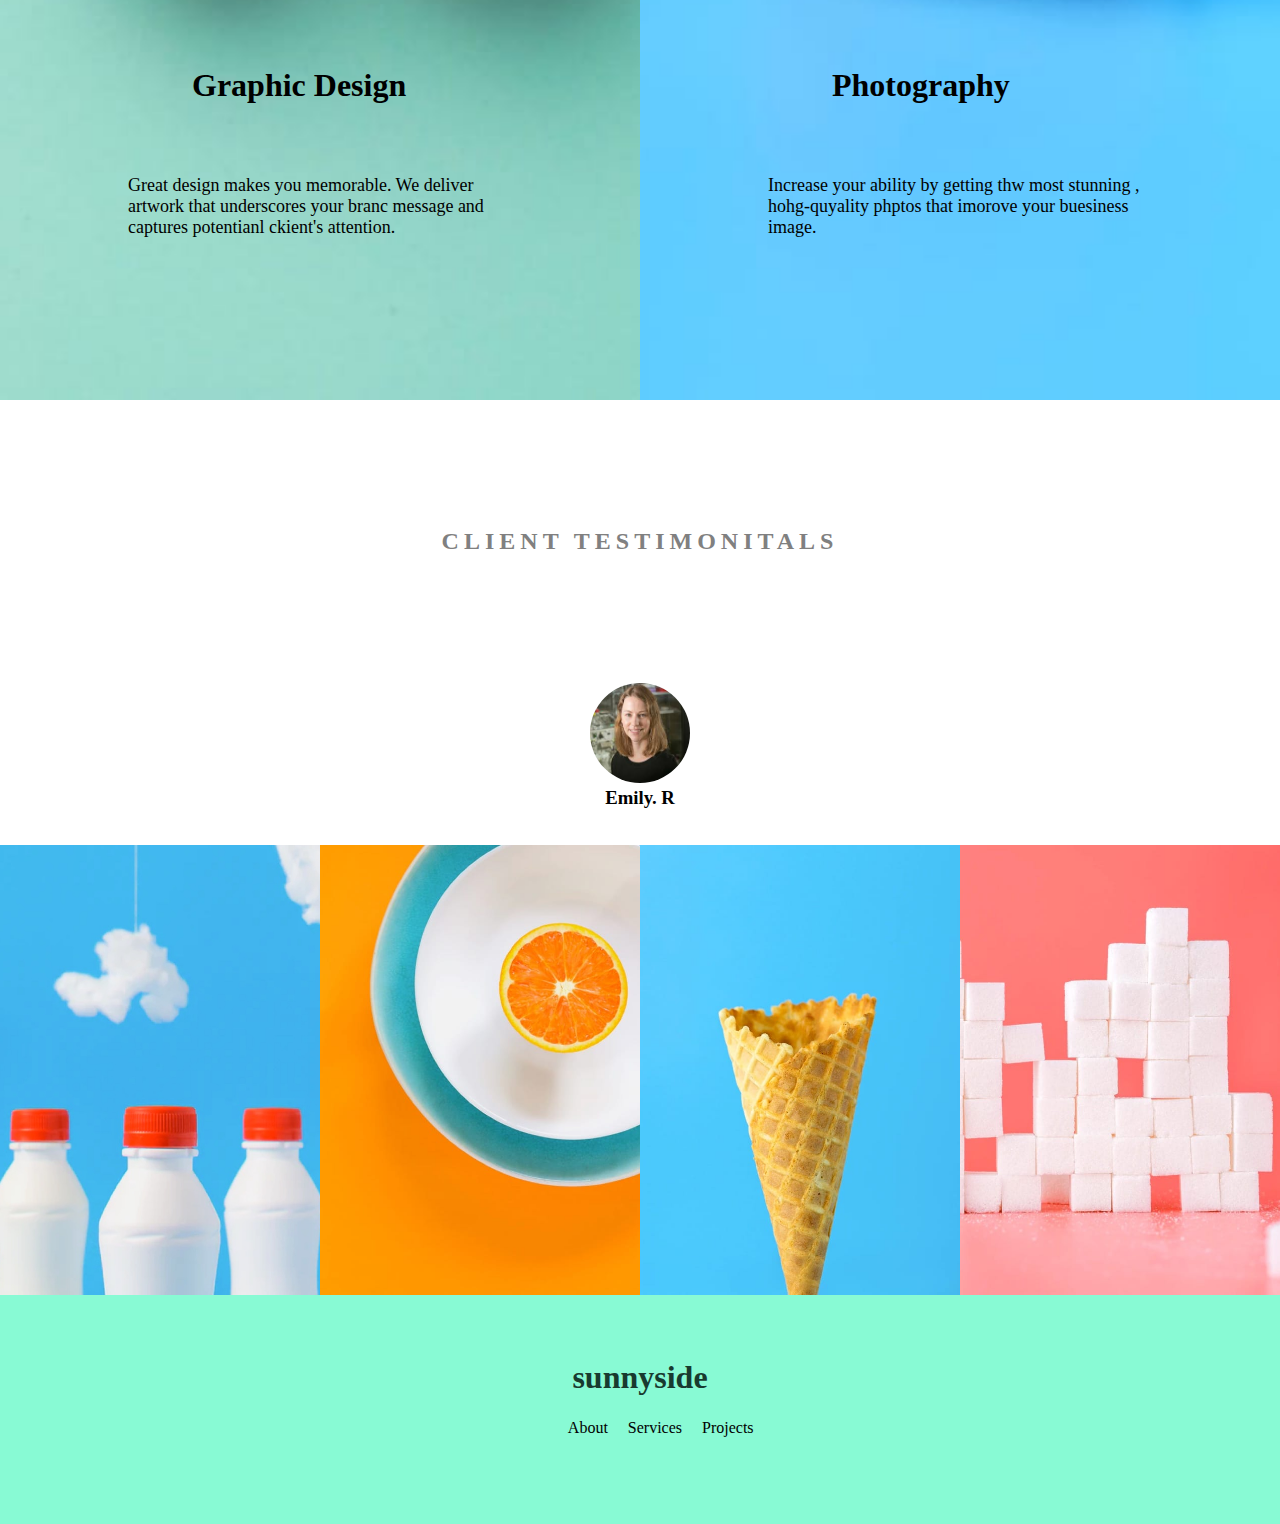
==== commit 3b5d7ebf: "updated" ====
--- a/html/index.html
+++ b/html/index.html
@@ -52,8 +52,11 @@
     </div>
     <div class="client">
         <h2 class="chd">CLIENT TESTIMONITALS</h2>
-        <ul>
-            <li class="c1"></li>
+        <ul class="cul">
+            <li class="c1"><img src="/html/images/desktop/sunnyside-agency-landing-page-main/images/desktop/emily.jpeg" class="cimg" alt="">
+            <h3>Emily. R</h3>
+            <p class="cp"></p>
+        </li>
             <li class="c2"></li>
             <li class="c3"></li>
         </ul>
--- a/html/css/style.css
+++ b/html/css/style.css
@@ -33,6 +33,12 @@
     list-style: none;
     margin: 0 20px;
   }
+  .nli:hover{
+    background-color: white;
+    color: skyblue;
+    border-radius: 20px;
+    padding: 5px 5px;
+  }
   /* heading */
   .head{
     position: absolute;
@@ -183,26 +189,26 @@
 }
 .f1{
   background-image: url("/html/images/desktop/image-gallery-milkbottles.jpg");
-  height: 100vh;
+  height: 50vh;
   position: relative;
   background-position: center;
   background-size: cover;
 }
 .f2{
   background-image: url("/html/images/desktop/image-gallery-orange.jpg");
-  height: 100vh;
+  height: 50vh;
   position: relative;
   background-position: center;
   background-size: cover;
 }.f3{
   background-image: url("/html/images/desktop/image-gallery-cone.jpg");
-  height: 100vh;
+  height: 50vh;
   position: relative;
   background-position: center;
   background-size: cover;
 }.f4{
   background-image: url("/html/images/desktop/image-gallery-sugarcubes.jpg");
-  height: 100vh;
+  height: 50vh;
   position: relative;
   background-position: center;
   background-size: cover;
@@ -225,11 +231,19 @@
   display: flex;
     font-size: 16px;
     text-align: center;
-    padding: 2% 300px;
+    padding: 2% 42%;
     list-style: none;
 }
 .fli{
-  margin-left: 10px;
+  margin-left: 20px;
+}
+.cul{
+  text-align: center;
+}
+.cimg{
+  border-radius: 100%;
+  width: 100px;
+  height: 100px;
 }
 /* 
 .child
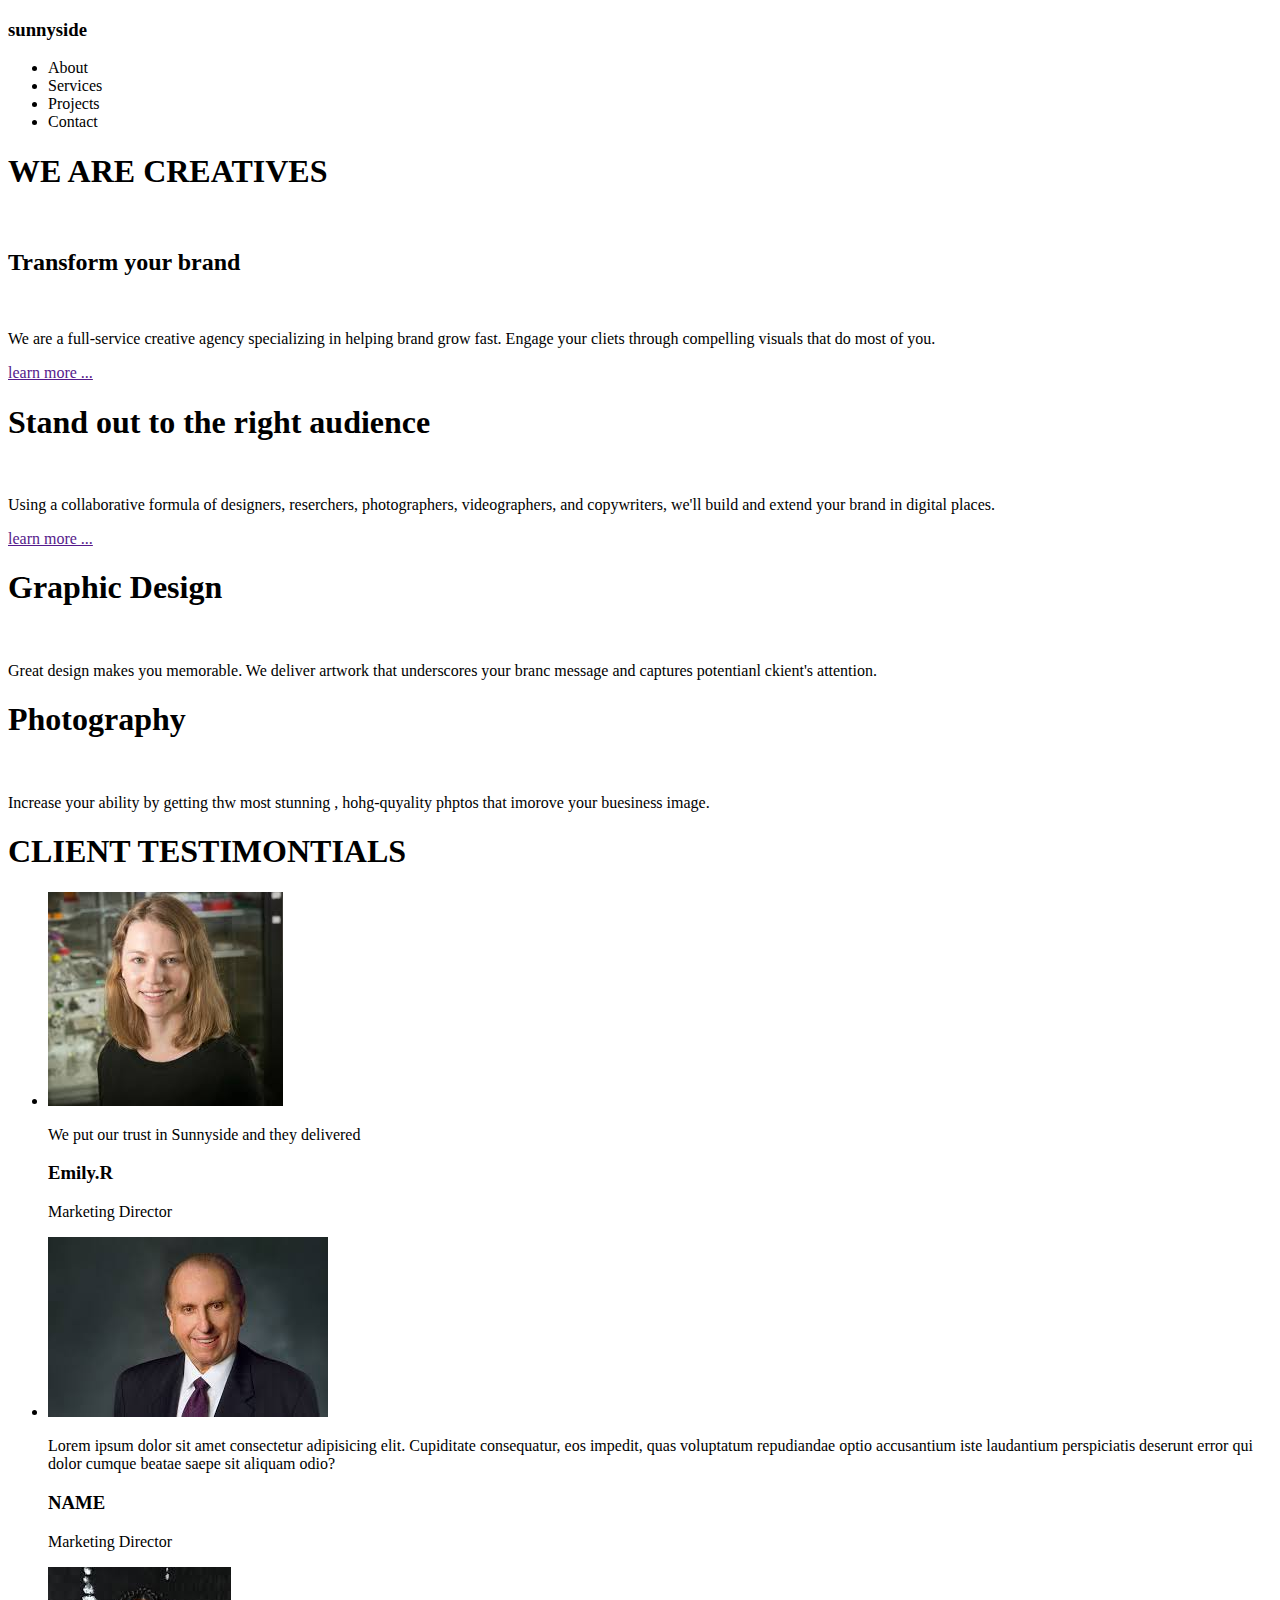
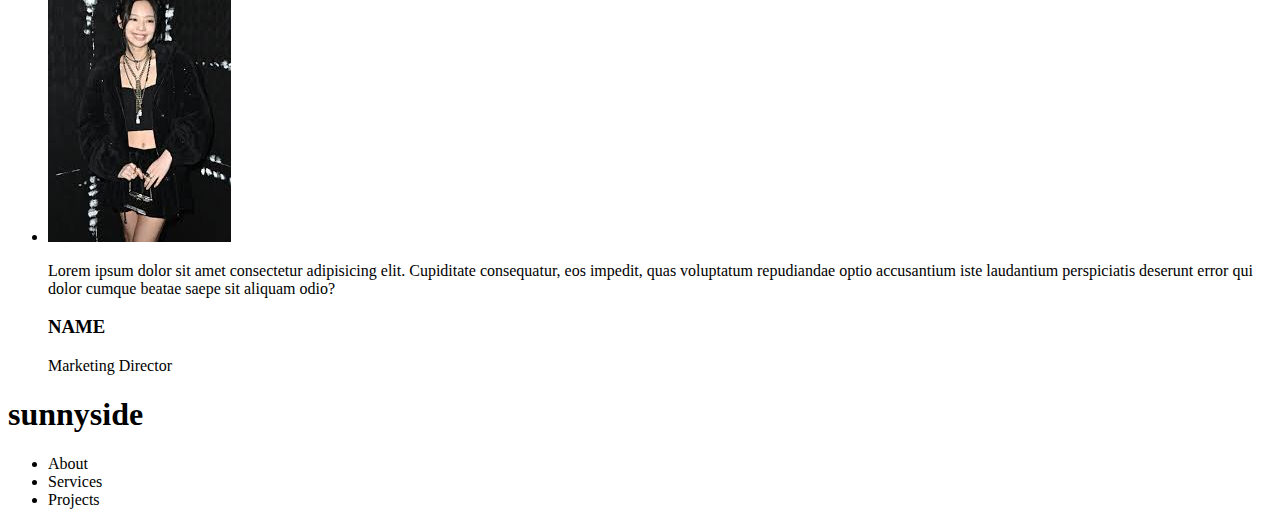
==== commit dab501e4: "updated successfully" ====
--- a/html/index.html
+++ b/html/index.html
@@ -4,7 +4,7 @@
     <meta charset="UTF-8">
     <meta name="viewport" content="width=device-width, initial-scale=1.0">
     <title>Document</title>
-    <link rel="stylesheet" href="/html/css/style.css">
+    <link rel="stylesheet" href="/css/style.css">
     <style>
         
     </style>
@@ -28,7 +28,7 @@
                 <h1>WE ARE CREATIVES</h1>
             </div>
             <div class="hd1">
-                <img class="hd1" src="/html/images/desktop/arrow-removebg-preview.png" alt="">
+                <img class="hd1" src="/images/desktop/arrow-removebg-preview.png" alt="">
             </div>
         
     </div>
@@ -48,18 +48,32 @@
             Great design makes you memorable. We deliver artwork that underscores your branc message and captures potentianl ckient's attention.
         </p></div>
         <div class="child5"><h1 class="hd5">Photography</h1><br><p class="p4">Increase your ability by getting thw most stunning , hohg-quyality phptos that imorove your buesiness image.</p></div>
+    </div>    
+    <div class="par">
+        <h1 class="chd">CLIENT TESTIMONTIALS</h1>
+        <ul class="cul">
+            <li class="cli"><div>
+                <img src="./images/desktop/sunnyside-agency-landing-page-main/images/desktop/emily.jpeg" alt="" class="cimg">
+                <p class="cp">We put our trust in Sunnyside and they delivered</p>
+                <h3 class="cnhd">Emily.R</h3>
+                <p class="cpp">Marketing Director</p>
+            </div></li>
+            <li class="cli"><div>
+                <img src="./images/desktop/sunnyside-agency-landing-page-main/images/desktop/thomas.jpeg" alt="" class="cimg">
+                <p class="cp">Lorem ipsum dolor sit amet consectetur adipisicing elit. Cupiditate consequatur, eos impedit, quas voluptatum repudiandae optio accusantium iste laudantium perspiciatis deserunt error qui dolor cumque beatae saepe sit aliquam odio?</p>
+                <h3 class="chd">NAME</h3>
+                <p class="cpp">Marketing Director</p>
+            </div></li>
+            <li class="cli"><div>
+                <img src="./images/desktop/sunnyside-agency-landing-page-main/images/desktop/jennie.jpeg" alt="" class="cimg">
+                <p class="cp">Lorem ipsum dolor sit amet consectetur adipisicing elit. Cupiditate consequatur, eos impedit, quas voluptatum repudiandae optio accusantium iste laudantium perspiciatis deserunt error qui dolor cumque beatae saepe sit aliquam odio?</p>
+                <h3 class="chd">NAME</h3>
+                <p class="cpp">Marketing Director</p>
+            </div></li>
+            <!-- <li></li>
+            <li></li> -->
+        </ul>
         
-    </div>
-    <div class="client">
-        <h2 class="chd">CLIENT TESTIMONITALS</h2>
-        <ul class="cul">
-            <li class="c1"><img src="/html/images/desktop/sunnyside-agency-landing-page-main/images/desktop/emily.jpeg" class="cimg" alt="">
-            <h3>Emily. R</h3>
-            <p class="cp"></p>
-        </li>
-            <li class="c2"></li>
-            <li class="c3"></li>
-        </ul>
     </div>
     <div class="foot">
        <div class="f1"></div>
